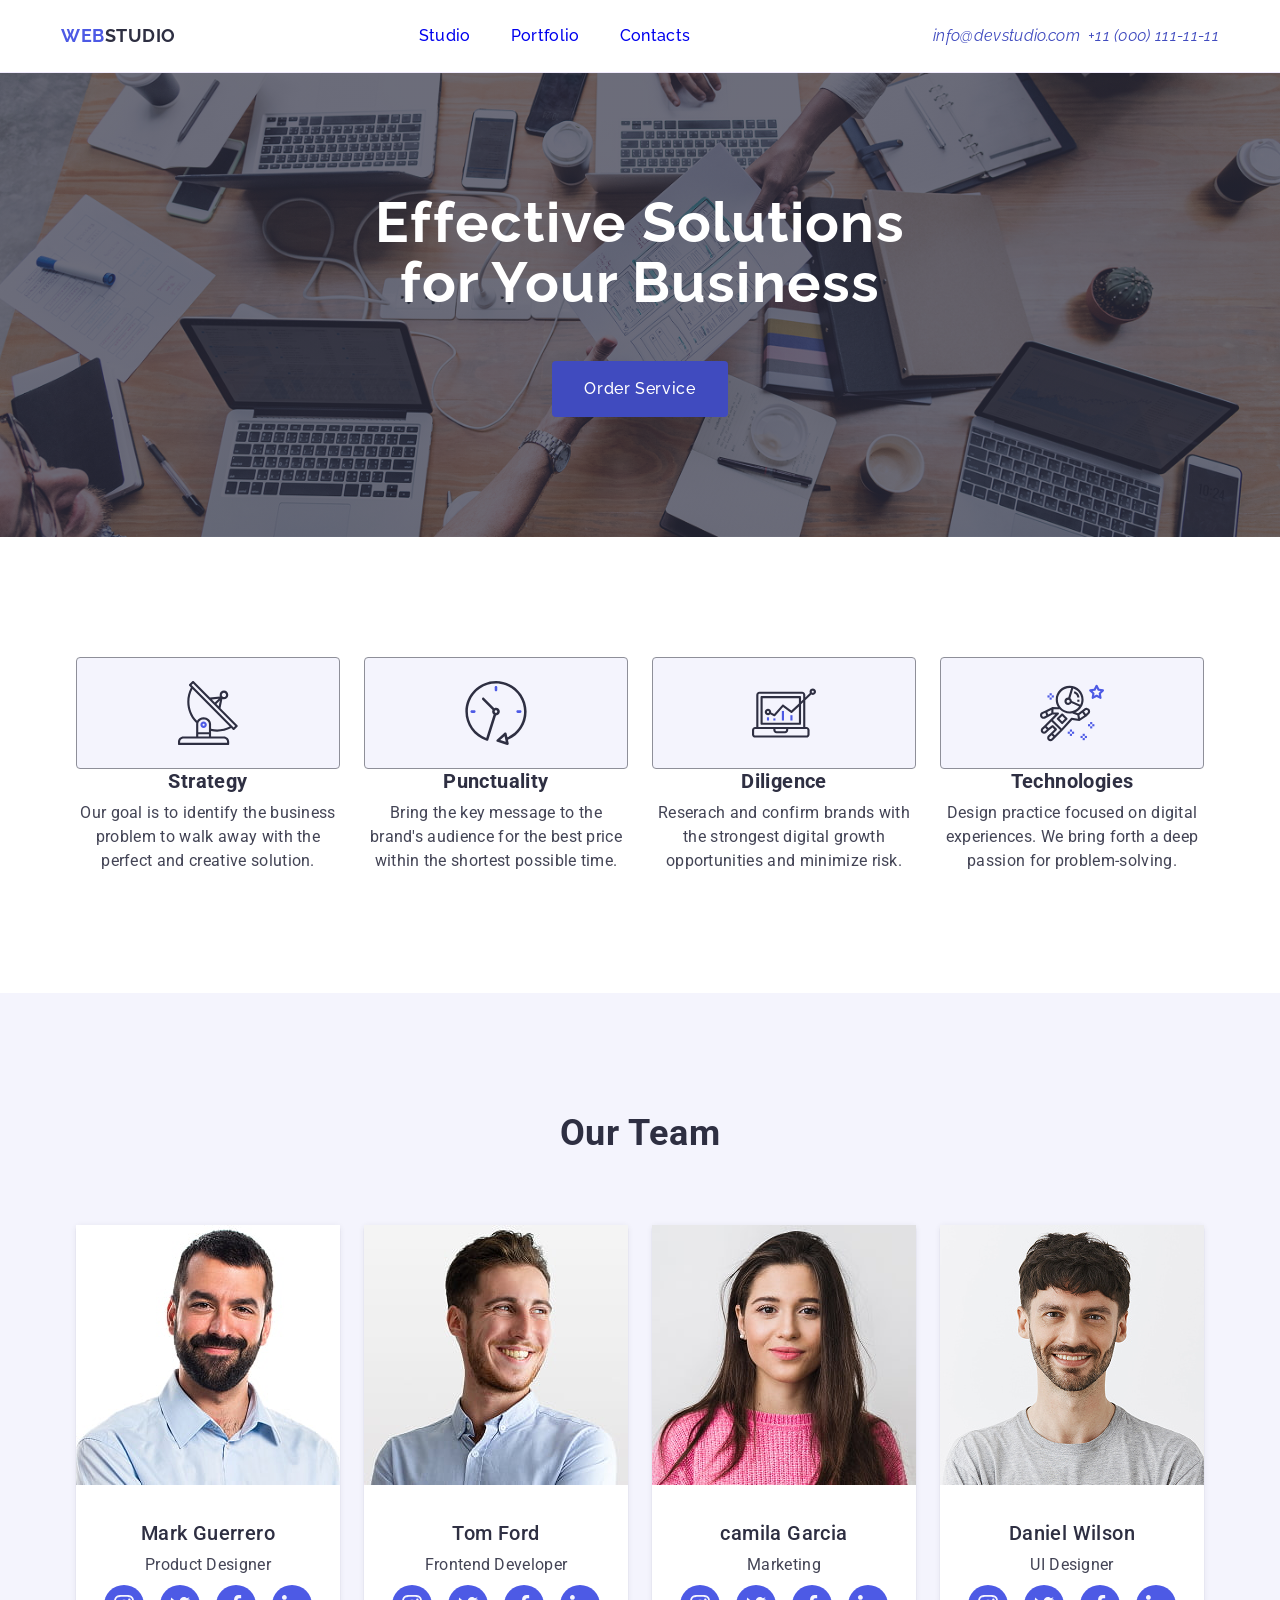
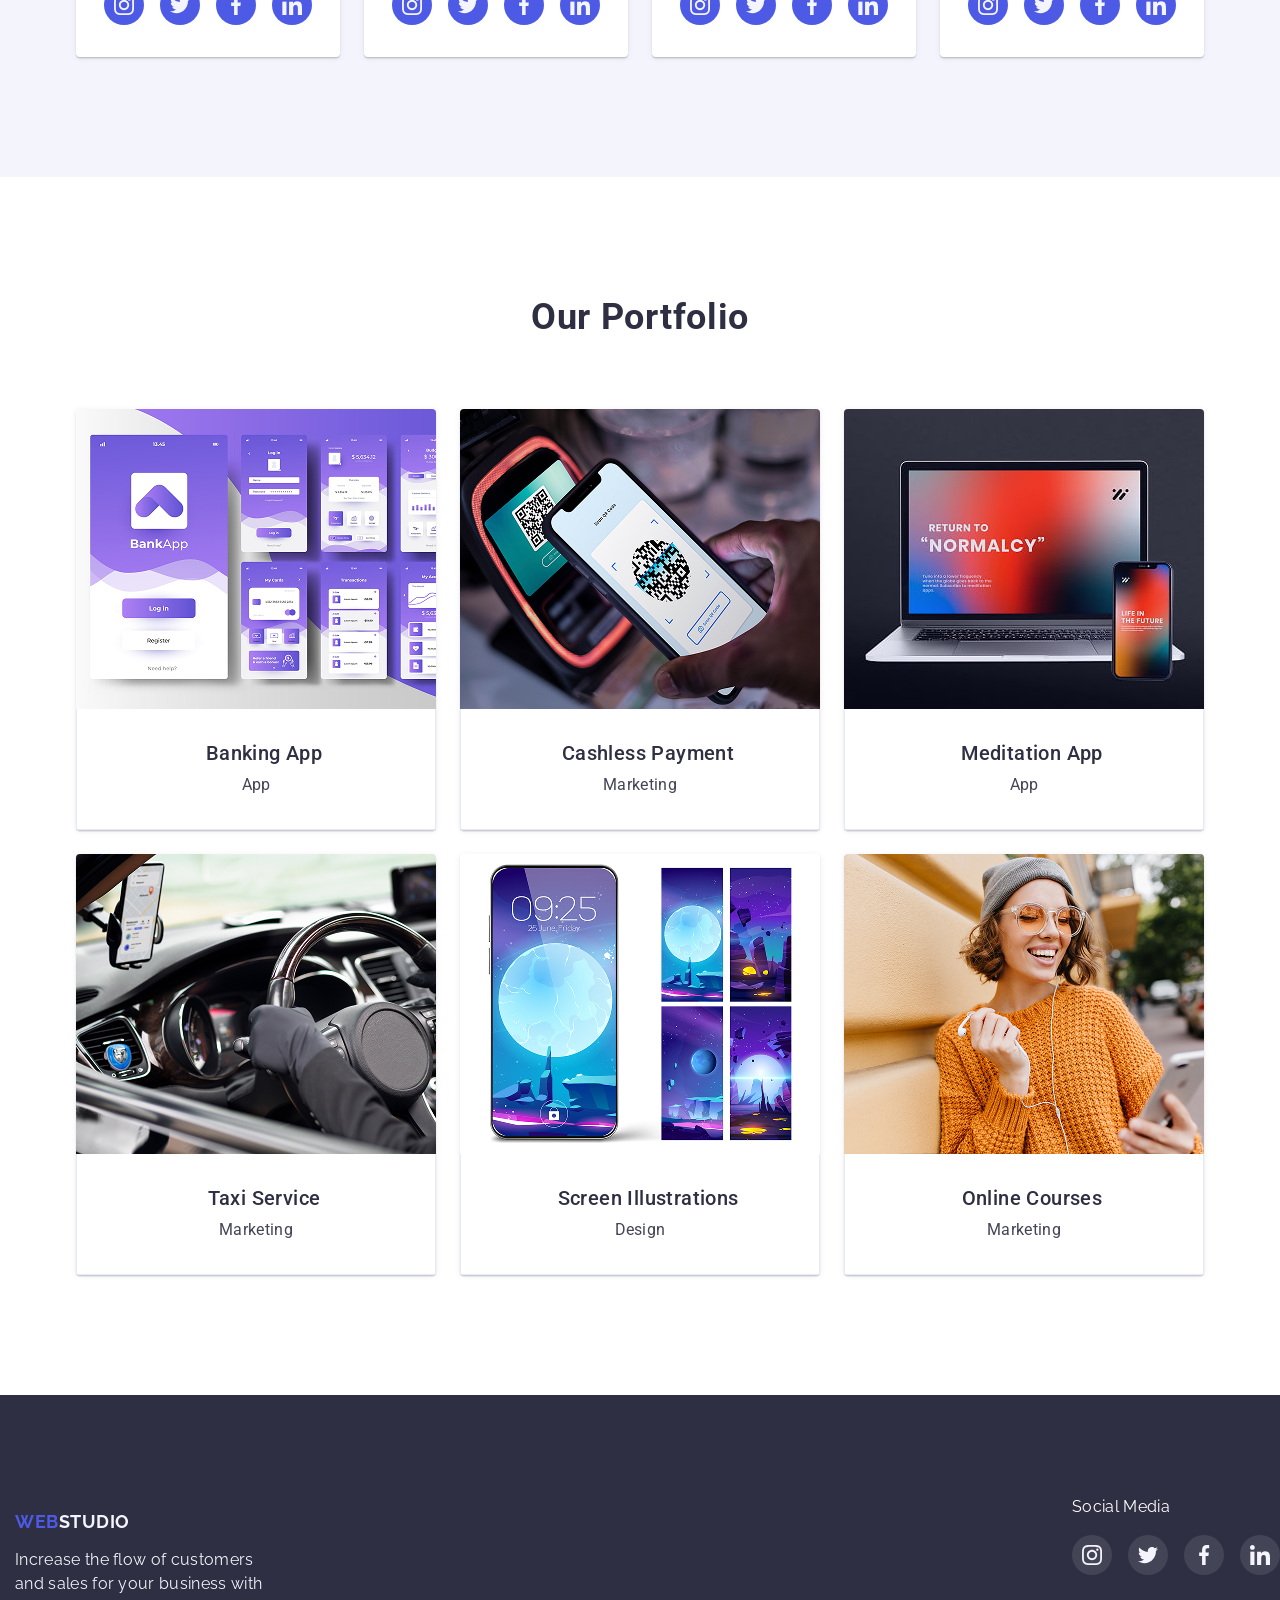
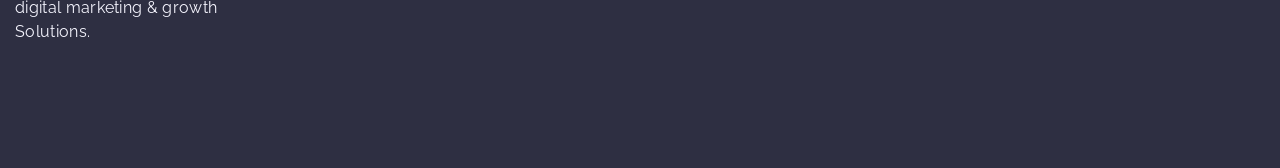
==== index.html @ 545b08a9 "odev gonderımı" ====
<!DOCTYPE html>
<html lang="en">
  <head>
    <meta charset="UTF-8" />
    <meta name="viewport" content="width=device-width, initial-scale=1.0" />
    <title>Webstudio</title>
    <link rel="preconnect" href="https://fonts.googleapis.com" />
    <link rel="preconnect" href="https://fonts.gstatic.com" crossorigin />
    <link
      href="https://fonts.googleapis.com/css2?family=Meow+Script&family=Oswald:wght@200..700&family=Poppins:ital,wght@0,100;0,200;0,300;0,400;0,500;0,600;0,700;0,800;0,900;1,100;1,200;1,300;1,400;1,500;1,600;1,700;1,800;1,900&family=Raleway:ital,wght@0,100..900;1,100..900&family=Roboto:ital,wght@0,100..900;1,100..900&family=Tangerine:wght@400;700&display=swap"
      rel="stylesheet"
    />
    <link
      rel="stylesheet"
      href="https://cdnjs.cloudflare.com/ajax/libs/modern-normalize/3.0.1/modern-normalize.min.css"
    />
    <link rel="stylesheet" href="css/styles.css" />
  </head>
  <body>
    <header class="page-header">
      <div class="container">
        <a href="#" class="logo">
          <span class="web">web</span><span class="studio">studio</span>
        </a>
        <nav class="navbar">
          <ul>
            <li><a href="studio">Studio</a></li>
            <li><a href="portfolio">Portfolio</a></li>
            <li><a href="contacts">Contacts</a></li>
          </ul>
        </nav>
        <address class="address">
          <a href="mailto:info@devstudio.com">info@devstudio.com</a>
          <a href="tel:+110001111111">+11 (000) 111-11-11</a>
        </address>
      </div>
    </header>
    <main>
      <section class="section section1">
        <div class="container">
          <h1 class="main-title">
            Effective Solutions <br />for Your Business
          </h1>
          <button class="button">Order Service</button>
        </div>
      </section>
      <section class="section section2">
        <div class="container">
          <ul>
            <li>
              <div class="icon-div">
                <svg class="icon icon-antennasvg">
                  <use xlink:href="./images/icons.svg#icon-antennasvg"></use>
                </svg>
              </div>
              <h3 class="header3">Strategy</h3>
              <p>
                Our goal is to identify the business problem to walk away with
                the perfect and creative solution.
              </p>
            </li>
            <li>
              <div class="icon-div">
                <svg class="icon icon-clocksvg">
                  <use xlink:href="./images/icons.svg#icon-clocksvg"></use>
                </svg>
              </div>
              <h3 class="header3">Punctuality</h3>
              <p>
                Bring the key message to the brand's audience for the best price
                within the shortest possible time.
              </p>
            </li>
            <li>
              <div class="icon-div">
                <svg class="icon icon-diyagramsvg">
                  <use xlink:href="./images/icons.svg#icon-diyagramsvg"></use>
                </svg>
              </div>
              <h3 class="header3">Diligence</h3>
              <p>
                Reserach and confirm brands with the strongest digital growth
                opportunities and minimize risk.
              </p>
            </li>
            <li>
              <div class="icon-div">
                <svg class="icon icon-astronautsvg">
                  <use xlink:href="./images/icons.svg#icon-astronautsvg"></use>
                </svg>
              </div>
              <h3 class="header3">Technologies</h3>
              <p>
                Design practice focused on digital experiences. We bring forth a
                deep passion for problem-solving.
              </p>
            </li>
          </ul>
        </div>
      </section>
      <section class="section section3">
        <div class="container">
          <h2 class="header2">Our Team</h2>
          <ul>
            <li>
              <img src="images/img3.jpg" alt="Mark Guerrero" />
              <h3>Mark Guerrero</h3>
              <p>Product Designer</p>
              <div class="sosyal-medya">
                <a href="#"
                  ><svg class="icon icon-instagramsvg">
                    <use
                      xlink:href="./images/icons.svg#icon-instagramsvg"
                    ></use>
                  </svg>
                </a>
                <a href="#">
                  <svg class="icon icon-twittersvg">
                    <use xlink:href="./images/icons.svg#icon-twittersvg"></use>
                  </svg>
                </a>
                <a href="#">
                  <svg class="icon icon-facebooksvg">
                    <use xlink:href="./images/icons.svg#icon-facebooksvg"></use>
                  </svg>
                </a>
                <a href="#">
                  <svg class="icon icon-linkedinsvg">
                    <use xlink:href="./images/icons.svg#icon-linkedinsvg"></use>
                  </svg>
                </a>
              </div>
            </li>
            <li>
              <img src="images/img2.jpg" alt="Tom Ford" />
              <h3>Tom Ford</h3>
              <p>Frontend Developer</p>
              <div class="sosyal-medya">
                <a href="#"
                  ><svg class="icon icon-instagramsvg">
                    <use
                      xlink:href="./images/icons.svg#icon-instagramsvg"
                    ></use>
                  </svg>
                </a>
                <a href="#">
                  <svg class="icon icon-twittersvg">
                    <use xlink:href="./images/icons.svg#icon-twittersvg"></use>
                  </svg>
                </a>
                <a href="#">
                  <svg class="icon icon-facebooksvg">
                    <use xlink:href="./images/icons.svg#icon-facebooksvg"></use>
                  </svg>
                </a>
                <a href="#">
                  <svg class="icon icon-linkedinsvg">
                    <use xlink:href="./images/icons.svg#icon-linkedinsvg"></use>
                  </svg>
                </a>
              </div>
            </li>
            <li>
              <img src="images/img1.jpg" alt="Camila Garcia" />
              <h3>camila Garcia</h3>
              <p>Marketing</p>
              <div class="sosyal-medya">
                <a href="#"
                  ><svg class="icon icon-instagramsvg">
                    <use
                      xlink:href="./images/icons.svg#icon-instagramsvg"
                    ></use>
                  </svg>
                </a>
                <a href="#">
                  <svg class="icon icon-twittersvg">
                    <use xlink:href="./images/icons.svg#icon-twittersvg"></use>
                  </svg>
                </a>
                <a href="#">
                  <svg class="icon icon-facebooksvg">
                    <use xlink:href="./images/icons.svg#icon-facebooksvg"></use>
                  </svg>
                </a>
                <a href="#">
                  <svg class="icon icon-linkedinsvg">
                    <use xlink:href="./images/icons.svg#icon-linkedinsvg"></use>
                  </svg>
                </a>
              </div>
            </li>
            <li>
              <img src="images/img4.jpg" alt="Daniel Wilson" />
              <h3>Daniel Wilson</h3>
              <p>UI Designer</p>
              <div class="sosyal-medya">
                <a href="#"
                  ><svg class="icon icon-instagramsvg">
                    <use
                      xlink:href="./images/icons.svg#icon-instagramsvg"
                    ></use>
                  </svg>
                </a>
                <a href="#">
                  <svg class="icon icon-twittersvg">
                    <use xlink:href="./images/icons.svg#icon-twittersvg"></use>
                  </svg>
                </a>
                <a href="#">
                  <svg class="icon icon-facebooksvg">
                    <use xlink:href="./images/icons.svg#icon-facebooksvg"></use>
                  </svg>
                </a>
                <a href="#">
                  <svg class="icon icon-linkedinsvg">
                    <use xlink:href="./images/icons.svg#icon-linkedinsvg"></use>
                  </svg>
                </a>
              </div>
            </li>
          </ul>
        </div>
      </section>
      <section class="section section4">
        <div class="container">
          <h2>Our Portfolio</h2>
          <ul>
            <li>
              <img src="images/img5.jpg" alt="Banking App" />
              <div class="card-content">
                <h3>Banking App</h3>
                <p>App</p>
              </div>
            </li>
            <li>
              <img src="images/img6.jpg" alt="Cashless Payment" />
              <div class="card-content">
                <h3>Cashless Payment</h3>
                <p>Marketing</p>
              </div>
            </li>
            <li>
              <img src="images/img7.jpg" alt="Meditation App" />
              <div class="card-content">
                <h3>Meditation App</h3>
                <p>App</p>
              </div>
            </li>
            <li>
              <img src="images/img10.jpg" alt="Taxi Service" />
              <div class="card-content">
                <h3>Taxi Service</h3>
                <p>Marketing</p>
              </div>
            </li>
            <li>
              <img src="images/img9.jpg" alt="Screen Illustrations" />
              <div class="card-content">
                <h3>Screen Illustrations</h3>
                <p>Design</p>
              </div>
            </li>
            <li>
              <img src="images/img8.jpg" alt="Online Courses" />
              <div class="card-content">
                <h3>Online Courses</h3>
                <p>Marketing</p>
              </div>
            </li>
          </ul>
        </div>
      </section>
    </main>
    <footer class="the-end">
      <div class="container">
        <a href="#" class="logo">
          <span class="web">Web</span><span class="studio">Studio</span>
        </a>
        <p>
          Increase the flow of customers and sales for your business with
          digital marketing & growth Solutions.
        </p>
      </div>
      <div class="footer-social">
        <p>Social Media</p>
        <div class="footer-icons">
          <a href="#">
            <svg class="icon icon-instagramsvg">
              <use xlink:href="./images/icons.svg#icon-instagramsvg"></use>
            </svg>
          </a>
          <a href="#">
            <svg class="icon icon-twittersvg">
              <use xlink:href="./images/icons.svg#icon-twittersvg"></use>
            </svg>
          </a>
          <a href="#">
            <svg class="icon icon-facebooksvg">
              <use xlink:href="./images/icons.svg#icon-facebooksvg"></use>
            </svg>
          </a>
          <a href="#">
            <svg class="icon icon-linkedinsvg">
              <use xlink:href="./images/icons.svg#icon-linkedinsvg"></use>
            </svg>
          </a>
        </div>
      </div>
    </footer>
  </body>
</html>
---- css/styles.css ----
body {
  font-family: "Roboto", sans-serif;
  color: #4a4a4a;
}

/*line-height özelliği bir çarpan olarak belirtilmiştir.*/
.web {
  font-family: "Raleway", sans-serif;
  font-weight: 700;
  font-size: 18px;
  line-height: 1.167;
  letter-spacing: 0.54px;
  color: #4d5ae5;
}

.studio {
  font-family: "Raleway", sans-serif;
  font-weight: 700;
  font-size: 18px;
  line-height: 1.167;
  letter-spacing: 0.54px;
  color: #2e2f42;
}

h1,
h2,
h3,
h4,
h5,
h6,
p,
ul {
  margin: 0;
  padding: 0;
}
.container {
  width: 1158px;
  margin: 0 auto;
  padding: 0 15px;
}
.page-header {
  border-bottom: 1px solid #efe9fc;
}

.page-header .container {
  display: flex;
  justify-content: space-between;
  align-items: center;
  padding: 24px 0;
}

.logo {
  text-decoration: none;
  text-transform: uppercase;
}
.navbar ul li a {
  text-decoration: none;
}
.navbar ul {
  display: flex;
  gap: 40px;
}
.navbar ul li a:hover {
  color: #2e2f42;
}
.navbar ul li {
  font-family: "Raleway", sans-serif;
  font-weight: 500;
  font-size: 16px;
  line-height: 1.5;
  letter-spacing: 0.32px;
  color: #404bbf;
  list-style: none;
  text-decoration: none;
  display: flex;
  gap: 40px;
}
.address {
  display: flex;

  gap: 8px;
}
.address a {
  font-family: "Raleway", sans-serif;
  font-size: 16px;
  line-height: 1.5;
  letter-spacing: 0.32px;
  color: #404bbf;
  text-decoration: none;
}
.address a:hover {
  color: #434455;
}
.main-title {
  margin: 0 auto 48px;
  font-family: "Raleway", sans-serif;
  font-weight: 700;
  font-size: 56px;
  line-height: 1.071;
  letter-spacing: 1.12px;
  color: #ffffff;
  text-align: center;
}
.button {
  cursor: pointer;
  font-family: "Raleway", sans-serif;
  font-weight: 500;
  font-size: 16px;
  line-height: 1.5;
  letter-spacing: 0.64px;
  color: #ffffff;
  background-color: #404bbf;
  border: none;
  padding: 16px 32px;
  border-radius: 4px;
}
.button :hover {
  color: #4d5ae5;
}

.section {
  padding-top: 120px;
  padding-bottom: 120px;
}

.section1 {
  background-image: linear-gradient(
      rgba(46, 47, 66, 0.7),
      rgba(46, 47, 66, 0.7)
    ),
    url(../images/people-office1.jpg);
  background-size: cover;
  background-position: center;
  padding: 120px 0;
  text-align: center;
  color: #ffffff;
}

.section1 .main-title {
  font-size: 56px;
  margin-bottom: 48px;
}
.header3 {
  font-size: 20px;
  line-height: 1.2;
  letter-spacing: 0.4px;
  color: #2e2f42;
  margin-bottom: 8px;
}

.section2 div svg {
  width: 64px;
  height: 64px;
}

.icon-div {
  border: 1px solid #8e8f99;
  display: flex;
  width: 264px;
  height: 112px;
  border-radius: 4px;
  background-color: #f4f4fd;
  justify-content: center;
  align-items: center;
  gap: 24px;
}

.section2 ul li {
  list-style: none;
  text-align: center;
}
.section2 ul {
  display: flex;
  gap: 24px;
}

.section2 li {
  width: calc((100%-72px) / 4);
}
.section2 p {
  font-size: 16px;
  line-height: 1.5;
  letter-spacing: 0.32px;
  color: #434455;
}

.header2 {
  font-weight: 700;
  font-size: 36px;
  line-height: 1.111;
  letter-spacing: 0.72px;
  text-align: center;
  color: #2e2f42;
  margin-bottom: 72px;
}
.section3 ul li {
  list-style: none;
  background-color: #ffffff;
  border-radius: 4px;
  padding-bottom: 32px;
  box-shadow: 0px 1px 6px rgba(46, 47, 66, 0.08),
    0px 1px 1px rgba(46, 47, 66, 0.16), 0px 2px 1px rgba(46, 47, 66, 0.08);
}
.section3 ul {
  display: flex;
  gap: 24px;
  justify-content: center;
}
.section3 li {
  border-radius: 4px;
  padding-bottom: 32px;
  box-shadow: 0px 1px 6px rgba(46, 47, 66, 0.88);
}
.section3 ul li img {
  width: 264px;
  height: 260px;
  margin-bottom: 32px;
}

.section3 ul li h3 {
  font-weight: 500;
  font-size: 20px;
  line-height: 1.2;
  letter-spacing: 0.4px;
  text-align: center;
  color: #2e2f42;
  margin-bottom: 8px;
}
.section3 ul li p {
  font-size: 16px;
  line-height: 1.5;
  letter-spacing: 0.32px;
  text-align: center;
  color: #434455;
}

.sosyal-medya {
  display: flex;
  gap: 24px;
  justify-content: center;
  gap: 16px;
  margin-top: 8px;
}

.sosyal-medya a {
  width: 40px;
  height: 40px;
  background-color: #4d5ae5;
  display: flex;
  align-items: center;
  justify-content: center;
  border-radius: 50%;
}
.sosyal-medya a svg {
  width: 20px;
  height: 20px;
  fill: #ffffff;
}
.section3 {
  text-align: center;
  background-color: #f4f4fd;
}

.section4 h2 {
  font-weight: 700;
  font-size: 36px;
  line-height: 1.111;
  letter-spacing: 0.72px;
  text-align: center;
  color: #2e2f42;
  text-align: center;
  margin-bottom: 72px;
}

.section4 ul li {
  list-style: none;
  text-align: center;
}
.section4 ul {
  display: flex;
  flex-wrap: wrap;
  gap: 24px;
  margin: 0;
  padding: 0;
  justify-content: center;
}
.section4 li {
  flex: 1 1 calc((100%-48px) / 3);
  overflow: hidden;
  border-radius: 4px;
  transition: transform 0.3s ease;

  box-sizing: border-box;
  position: relative;
  box-shadow: 0px 1px 6px rgba(46, 47, 66, 0.08),
    0px 1px 1px rgba(46, 47, 66, 0.16), 0px 2px 1px rgba(46, 47, 66, 0.08);
}

.section4 li:hover {
  transform: translateY(-4px);
}

.section4 ul li img {
  width: 360px;
  height: 300px;
  display: block;
  transition: transform 0.3s ease;
}

.section4 li:hover img {
  transform: scale(1.05);
}

.section4 .card-content {
  border: 1px solid #e7e9fc;
  border-top: none;
  padding: 32px;
}

.section4 ul li h3 {
  font-weight: 500;
  font-size: 20px;
  line-height: 1.2;
  letter-spacing: 0.4px;
  color: #2e2f42;
  margin-bottom: 8px;
  margin-left: 16px;
}

.section4 ul li p {
  font-size: 16px;
  line-height: 1.5;
  letter-spacing: 0.32px;
  color: #434455;
  margin: 0;
}

.the-end {
  width: 100%;
  background-color: #2e2f42;
  padding: 100px 0;
  display: flex;
  justify-content: space-between;
  align-items: flex-start;
  gap: 120px;
  color: #ffffff;
}

.the-end a .studio {
  font-family: "Raleway", sans-serif;
  font-weight: 700;
  font-size: 18px;
  line-height: 1.167;
  letter-spacing: 0.54px;
  color: #f4f4fd;
  text-transform: uppercase;
  display: inline-block;
  margin: 16px 0;
}

.the-end p {
  font-family: "Raleway", sans-serif;
  font-size: 16px;
  line-height: 1.5;
  letter-spacing: 0.32px;
  color: #f4f4fd;
  max-width: 264px;
  margin-bottom: 24px;
}

.footer-social {
  display: flex;
  flex-direction: column;
  gap: 16px;
}

.footer-social p {
  margin: 0;
  color: #ffffff;
}

.footer-icons {
  display: flex;
  gap: 16px;
}

.footer-icons a {
  width: 40px;
  height: 40px;
  background-color: rgba(255, 255, 255, 0.1);
  border-radius: 50%;
  display: flex;
  justify-content: center;
  align-items: center;
  transition: background-color 0.3s ease;
}

.footer-icons a:hover {
  background-color: #4d5ae5;
}

.footer-icons svg {
  width: 20px;
  height: 20px;
  fill: #f4f4fd;
}
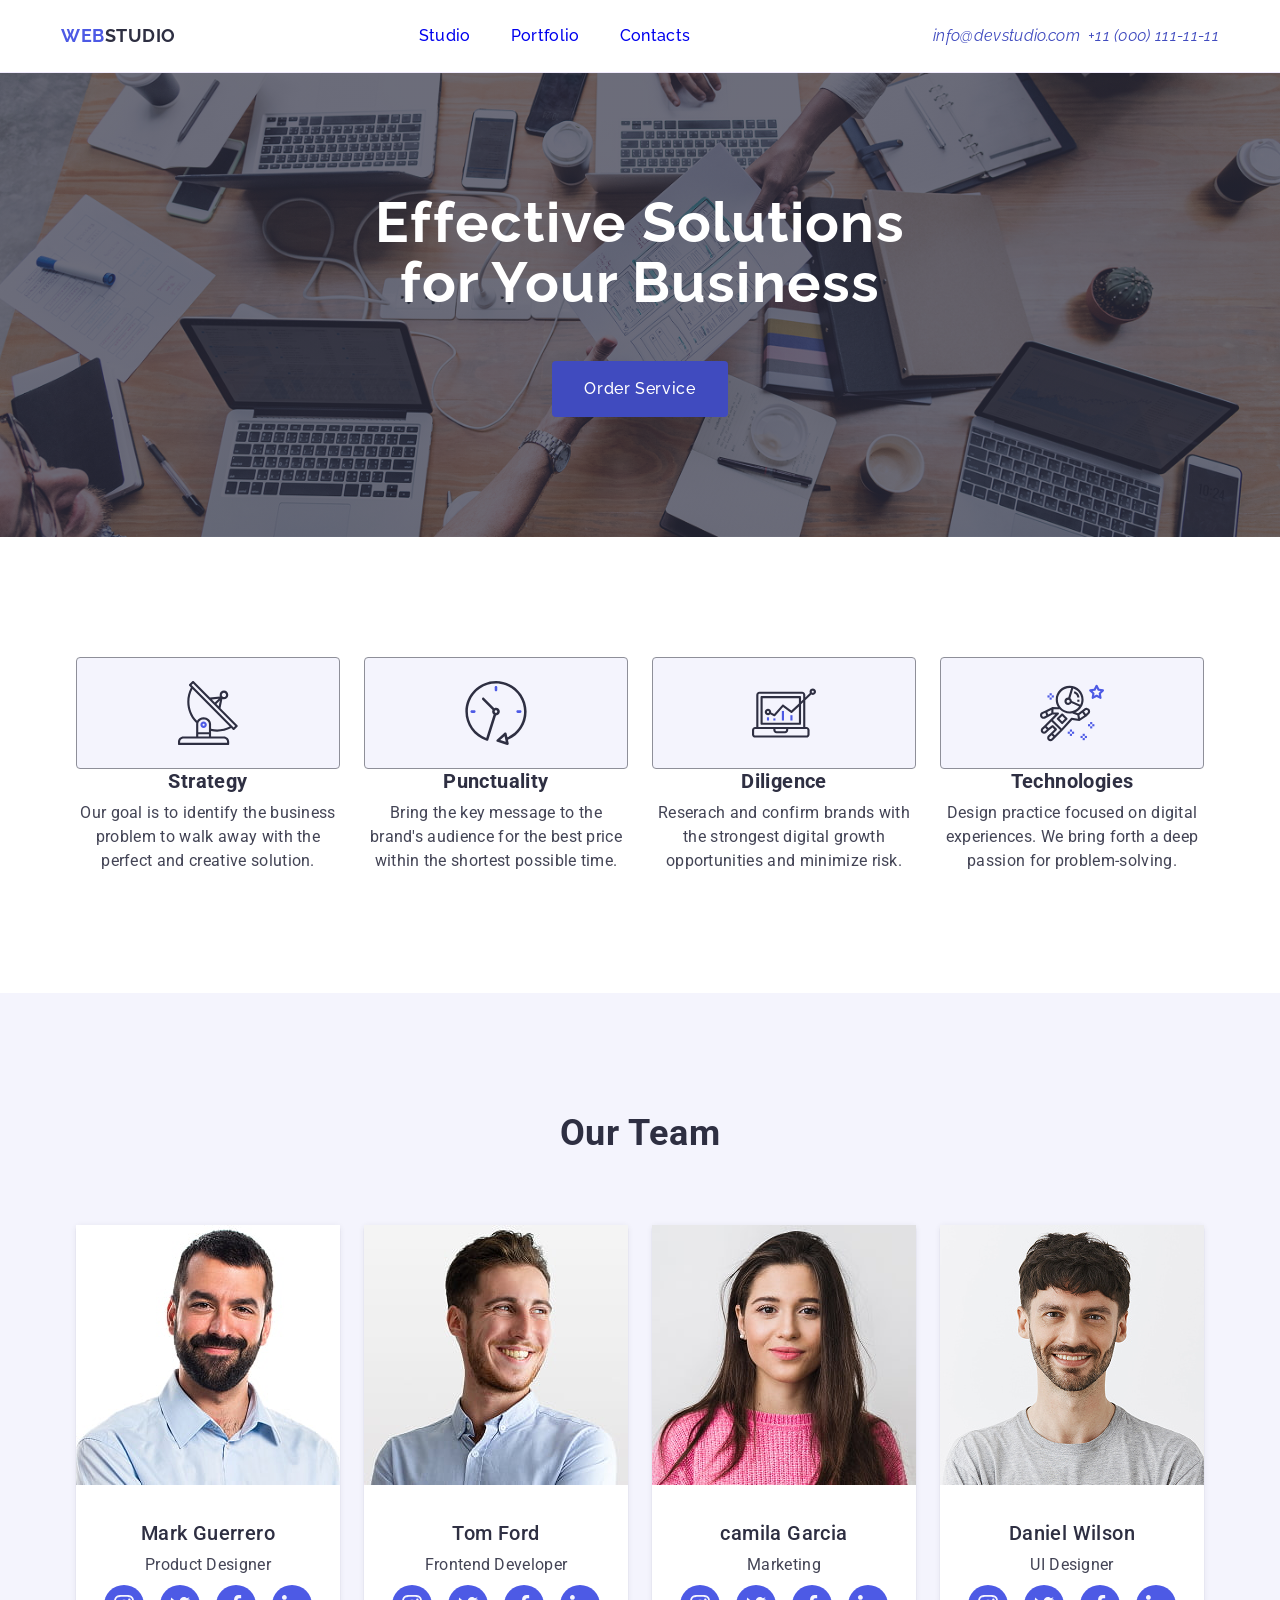
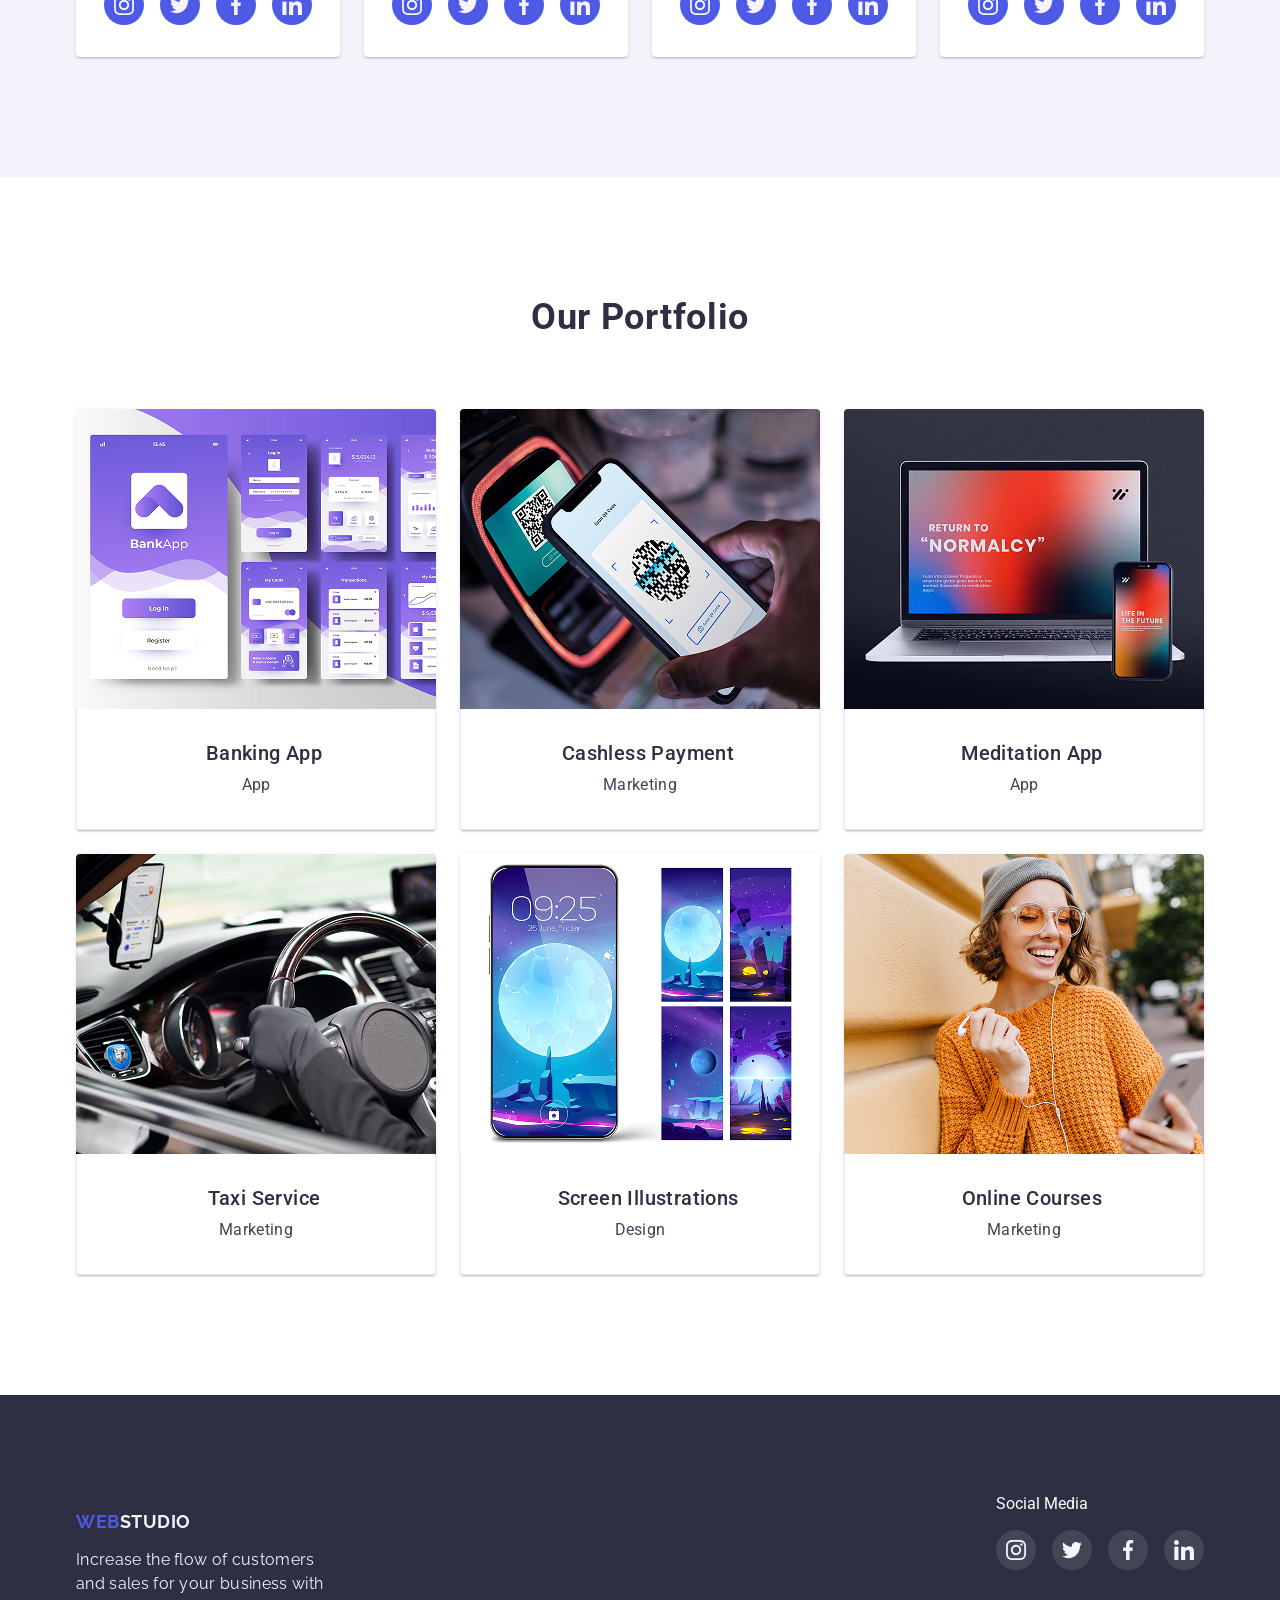
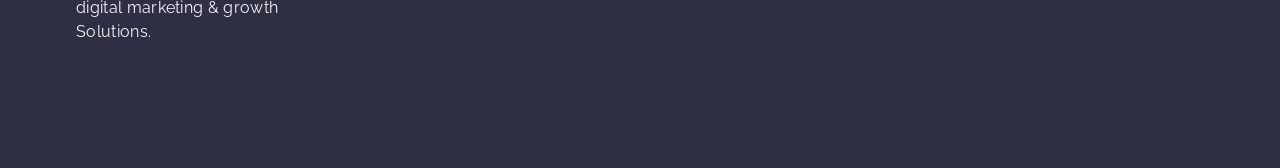
==== commit c8ebb47f: "odev gonderımı" ====
--- a/index.html
+++ b/index.html
@@ -226,42 +226,96 @@
           <h2>Our Portfolio</h2>
           <ul>
             <li>
-              <img src="images/img5.jpg" alt="Banking App" />
+              <div class="img-container">
+                <img src="images/img5.jpg" alt="Banking App" />
+              </div>
+              <div class="overlay">
+                <p>
+                  14 Stylish and User-Friendly App Design Concepts · Task
+                  Manager App · Calorie Tracker App · Exotic Fruit Ecommerce App
+                  · Cloud Storage App
+                </p>
+              </div>
               <div class="card-content">
                 <h3>Banking App</h3>
                 <p>App</p>
               </div>
             </li>
             <li>
-              <img src="images/img6.jpg" alt="Cashless Payment" />
+              <div class="img-container">
+                <img src="images/img6.jpg" alt="Cashless Payment" />
+              </div>
+              <div class="overlay">
+                <p>
+                  14 Stylish and User-Friendly App Design Concepts · Task
+                  Manager App · Calorie Tracker App · Exotic Fruit Ecommerce App
+                  · Cloud Storage App
+                </p>
+              </div>
               <div class="card-content">
                 <h3>Cashless Payment</h3>
                 <p>Marketing</p>
               </div>
             </li>
             <li>
-              <img src="images/img7.jpg" alt="Meditation App" />
+              <div class="img-container">
+                <img src="images/img7.jpg" alt="Meditation App" />
+              </div>
+              <div class="overlay">
+                <p>
+                  14 Stylish and User-Friendly App Design Concepts · Task
+                  Manager App · Calorie Tracker App · Exotic Fruit Ecommerce App
+                  · Cloud Storage App
+                </p>
+              </div>
               <div class="card-content">
                 <h3>Meditation App</h3>
                 <p>App</p>
               </div>
             </li>
             <li>
-              <img src="images/img10.jpg" alt="Taxi Service" />
+              <div class="img-container">
+                <img src="images/img10.jpg" alt="Taxi Service" />
+              </div>
+              <div class="overlay">
+                <p>
+                  14 Stylish and User-Friendly App Design Concepts · Task
+                  Manager App · Calorie Tracker App · Exotic Fruit Ecommerce App
+                  · Cloud Storage App
+                </p>
+              </div>
               <div class="card-content">
                 <h3>Taxi Service</h3>
                 <p>Marketing</p>
               </div>
             </li>
             <li>
-              <img src="images/img9.jpg" alt="Screen Illustrations" />
+              <div class="img-container">
+                <img src="images/img9.jpg" alt="Screen Illustrations" />
+              </div>
+              <div class="overlay">
+                <p>
+                  14 Stylish and User-Friendly App Design Concepts · Task
+                  Manager App · Calorie Tracker App · Exotic Fruit Ecommerce App
+                  · Cloud Storage App
+                </p>
+              </div>
               <div class="card-content">
                 <h3>Screen Illustrations</h3>
                 <p>Design</p>
               </div>
             </li>
             <li>
-              <img src="images/img8.jpg" alt="Online Courses" />
+              <div class="img-container">
+                <img src="images/img8.jpg" alt="Online Courses" />
+              </div>
+              <div class="overlay">
+                <p>
+                  14 Stylish and User-Friendly App Design Concepts · Task
+                  Manager App · Calorie Tracker App · Exotic Fruit Ecommerce App
+                  · Cloud Storage App
+                </p>
+              </div>
               <div class="card-content">
                 <h3>Online Courses</h3>
                 <p>Marketing</p>
@@ -273,37 +327,39 @@
     </main>
     <footer class="the-end">
       <div class="container">
-        <a href="#" class="logo">
-          <span class="web">Web</span><span class="studio">Studio</span>
-        </a>
-        <p>
-          Increase the flow of customers and sales for your business with
-          digital marketing & growth Solutions.
-        </p>
-      </div>
-      <div class="footer-social">
-        <p>Social Media</p>
-        <div class="footer-icons">
-          <a href="#">
-            <svg class="icon icon-instagramsvg">
-              <use xlink:href="./images/icons.svg#icon-instagramsvg"></use>
-            </svg>
+        <div class="footer-left">
+          <a href="#" class="logo">
+            <span class="web">Web</span><span class="studio">Studio</span>
           </a>
-          <a href="#">
-            <svg class="icon icon-twittersvg">
-              <use xlink:href="./images/icons.svg#icon-twittersvg"></use>
-            </svg>
-          </a>
-          <a href="#">
-            <svg class="icon icon-facebooksvg">
-              <use xlink:href="./images/icons.svg#icon-facebooksvg"></use>
-            </svg>
-          </a>
-          <a href="#">
-            <svg class="icon icon-linkedinsvg">
-              <use xlink:href="./images/icons.svg#icon-linkedinsvg"></use>
-            </svg>
-          </a>
+          <p>
+            Increase the flow of customers and sales for your business with
+            digital marketing & growth Solutions.
+          </p>
+        </div>
+        <div class="footer-social">
+          <p>Social Media</p>
+          <div class="footer-icons">
+            <a href="#">
+              <svg class="icon icon-instagramsvg">
+                <use xlink:href="./images/icons.svg#icon-instagramsvg"></use>
+              </svg>
+            </a>
+            <a href="#">
+              <svg class="icon icon-twittersvg">
+                <use xlink:href="./images/icons.svg#icon-twittersvg"></use>
+              </svg>
+            </a>
+            <a href="#">
+              <svg class="icon icon-facebooksvg">
+                <use xlink:href="./images/icons.svg#icon-facebooksvg"></use>
+              </svg>
+            </a>
+            <a href="#">
+              <svg class="icon icon-linkedinsvg">
+                <use xlink:href="./images/icons.svg#icon-linkedinsvg"></use>
+              </svg>
+            </a>
+          </div>
         </div>
       </div>
     </footer>
--- a/css/styles.css
+++ b/css/styles.css
@@ -296,17 +296,68 @@
     0px 1px 1px rgba(46, 47, 66, 0.16), 0px 2px 1px rgba(46, 47, 66, 0.08);
 }
 
+.section4 .overlay {
+  position: absolute;
+  top: 0;
+  left: 0;
+  width: 100%;
+  height: 100%;
+  background: rgba(77, 90, 229, 0.7);
+  color: #ffffff;
+  display: flex;
+  justify-content: center;
+  align-items: center;
+  padding: 40px 32px;
+  text-align: left;
+  font-size: 16px;
+  line-height: 1.5;
+  letter-spacing: 0.32;
+  opacity: 0;
+  transform: translateY(100%);
+  transition: all 0.3s ease;
+}
+
+.section4 li:hover .overlay {
+  opacity: 1;
+  transform: translateY(0);
+}
+
+.card-content h3,
+.card-content p {
+  margin: 0;
+  position: relative;
+}
+
 .section4 li:hover {
   transform: translateY(-4px);
 }
 
-.section4 ul li img {
-  width: 360px;
-  height: 300px;
+.img-container img {
   display: block;
+  width: 100%;
+  height: auto;
   transition: transform 0.3s ease;
 }
 
+.img-container {
+  position: relative;
+  overflow: hidden;
+}
+
+.img-container .overlay {
+  position: absolute;
+  top: 0;
+  left: 0;
+  width: 100%;
+  height: 100%;
+  background-color: rgba(0, 123, 255, 0.4);
+  opacity: 1;
+  transition: opacity 0.3s ease;
+}
+
+.img-container:hover .overlay {
+  opacity: 1;
+}
 .section4 li:hover img {
   transform: scale(1.05);
 }
@@ -339,14 +390,18 @@
   width: 100%;
   background-color: #2e2f42;
   padding: 100px 0;
+
+  color: #ffffff;
+}
+
+.the-end .container {
   display: flex;
   justify-content: space-between;
   align-items: flex-start;
   gap: 120px;
-  color: #ffffff;
-}
-
-.the-end a .studio {
+}
+
+.footer-left a .studio {
   font-family: "Raleway", sans-serif;
   font-weight: 700;
   font-size: 18px;
@@ -358,7 +413,7 @@
   margin: 16px 0;
 }
 
-.the-end p {
+.footer-left p {
   font-family: "Raleway", sans-serif;
   font-size: 16px;
   line-height: 1.5;
@@ -376,6 +431,7 @@
 
 .footer-social p {
   margin: 0;
+  font-size: 16px;
   color: #ffffff;
 }
 
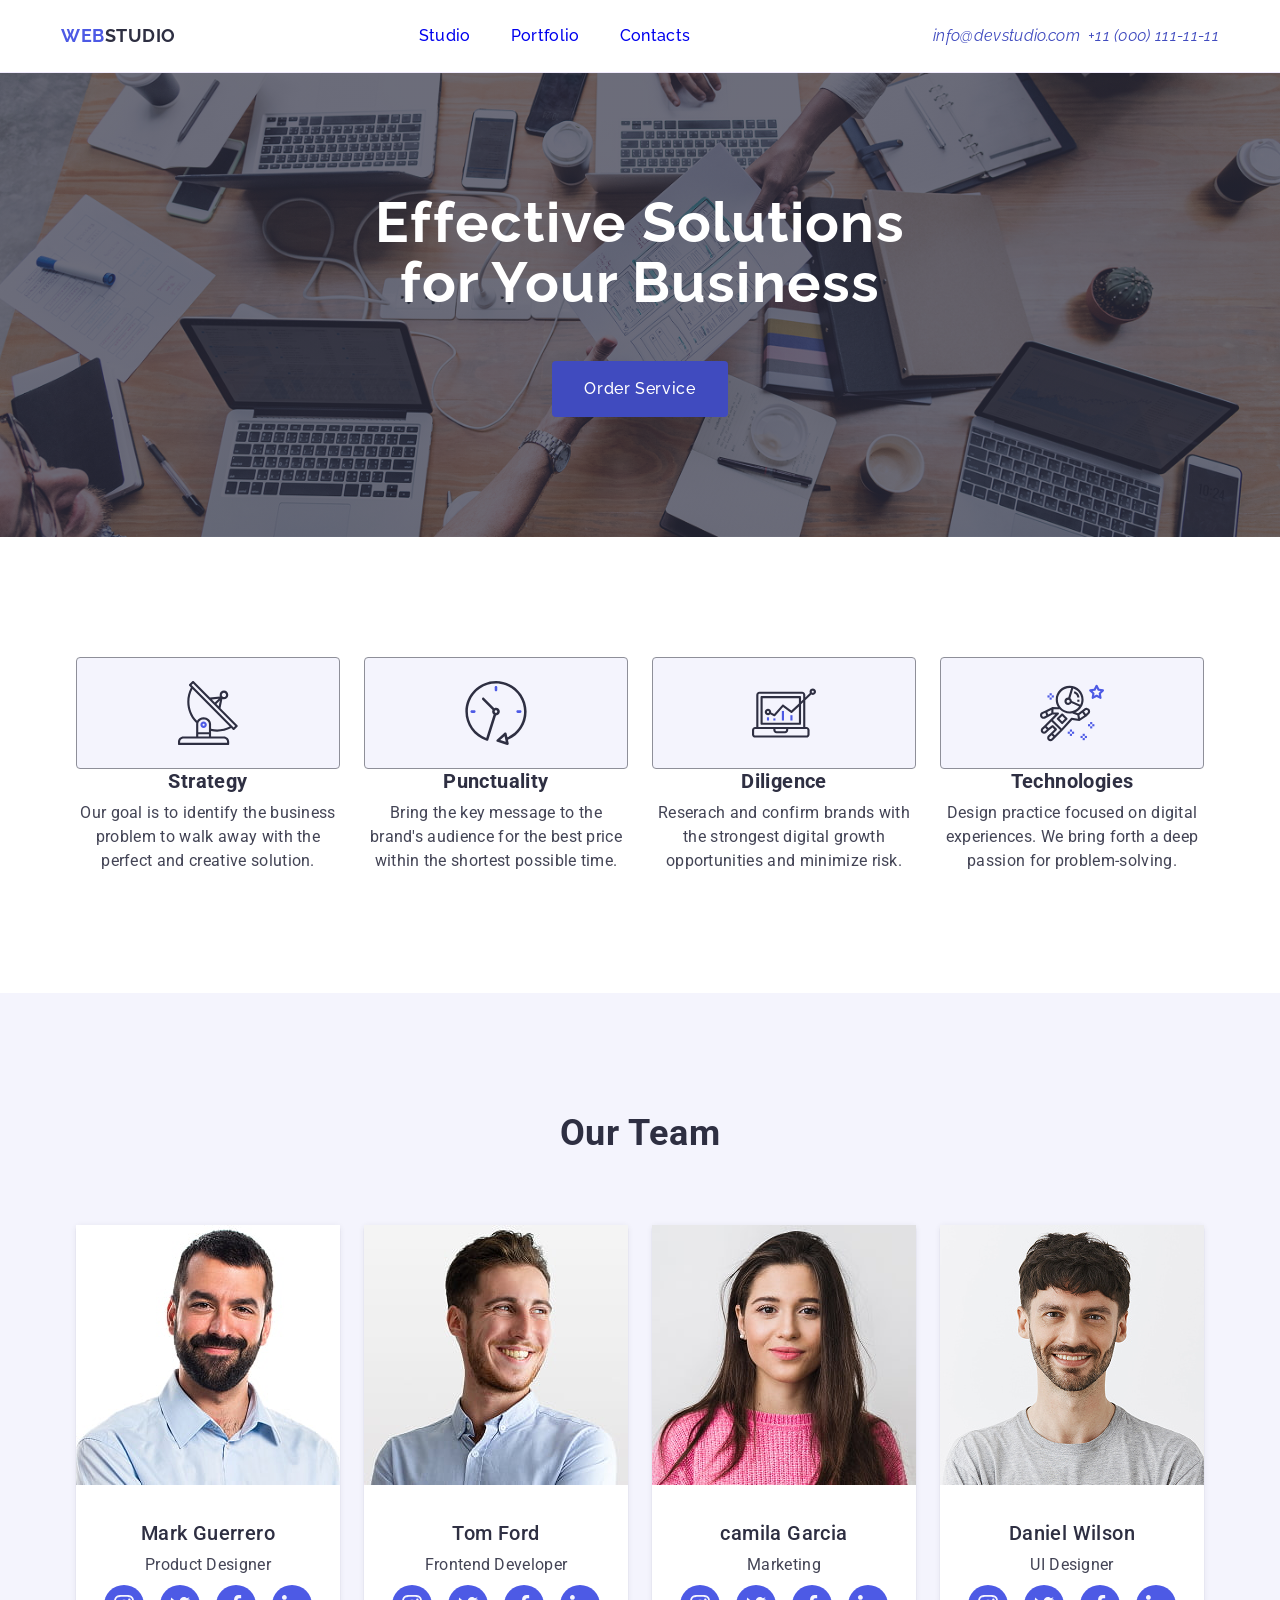
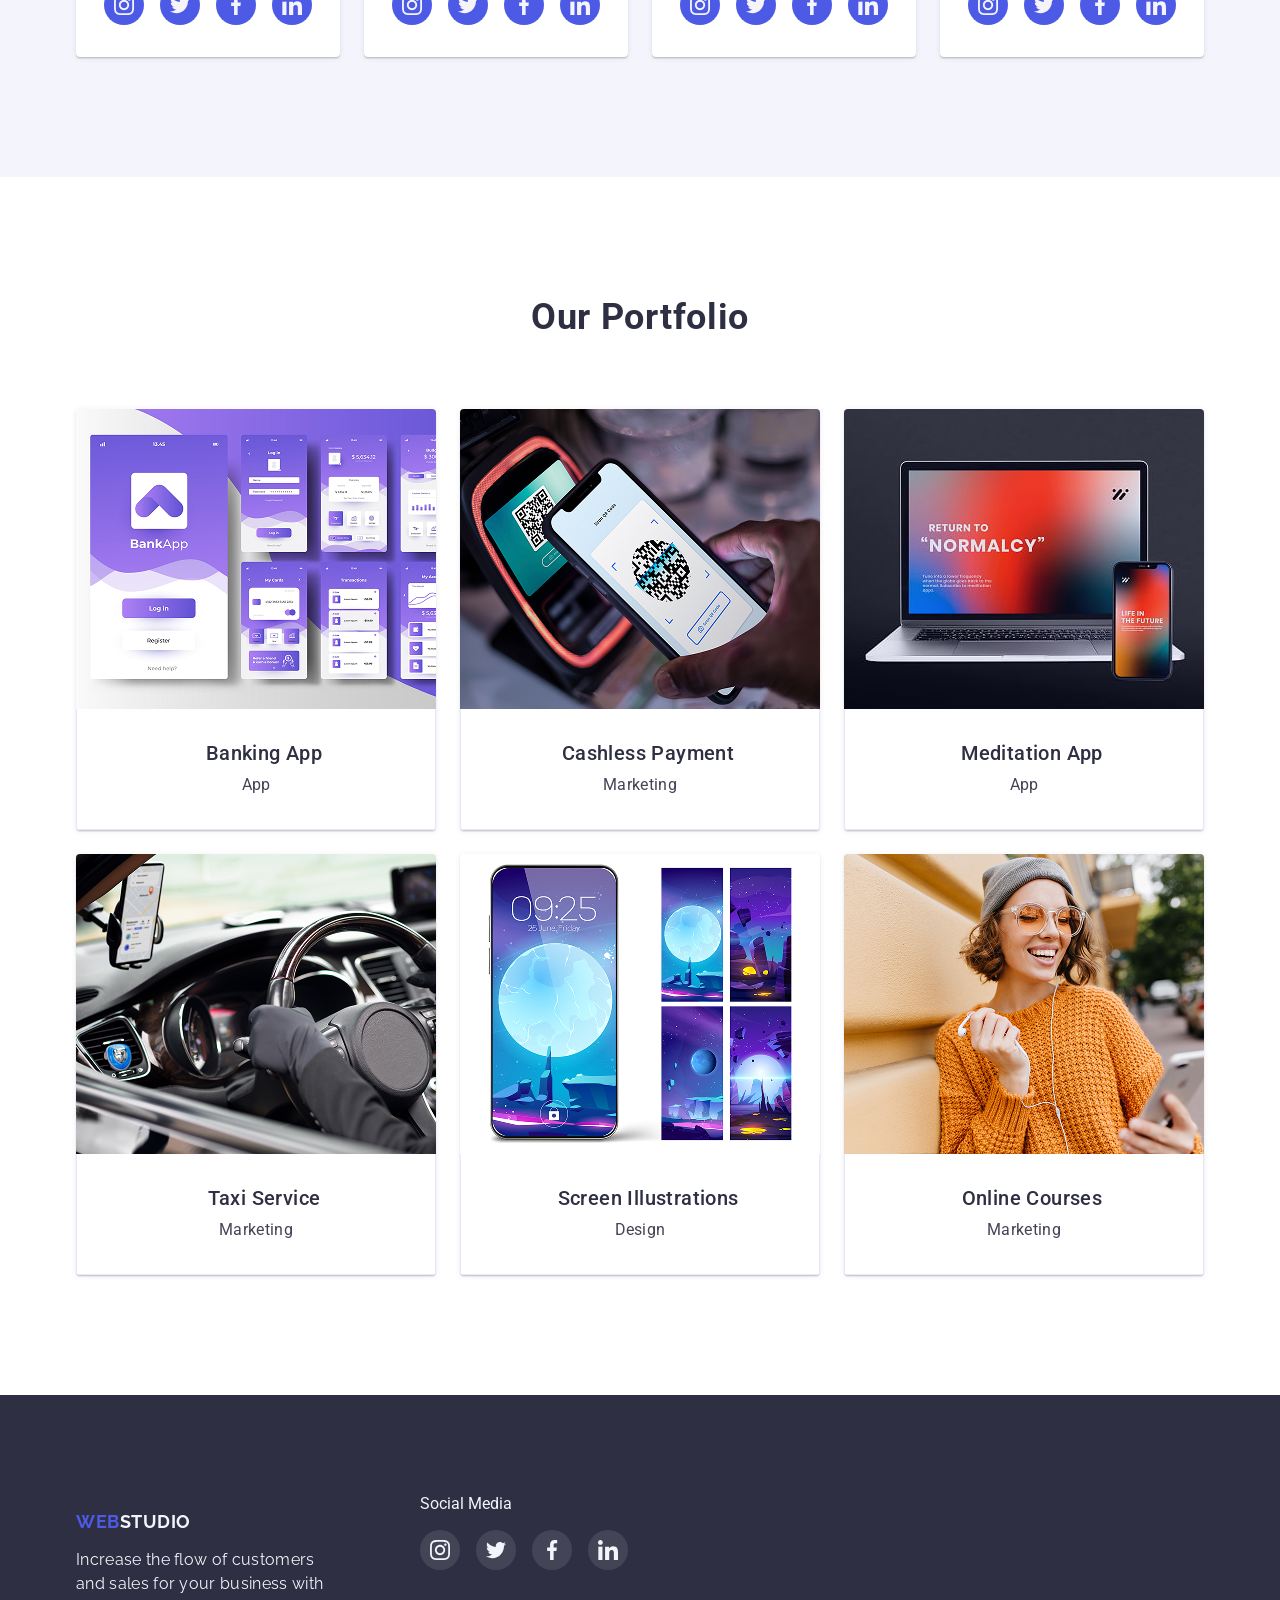
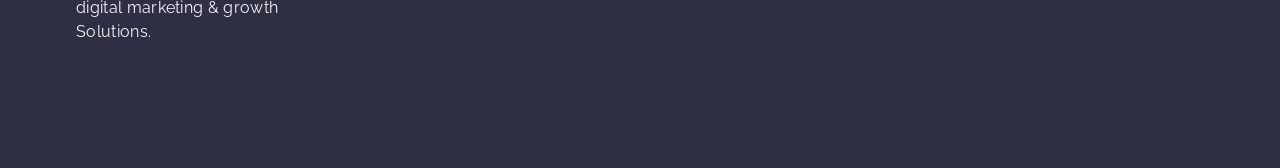
==== commit 8f14de76: "odev gonderımı" ====
--- a/index.html
+++ b/index.html
@@ -228,14 +228,15 @@
             <li>
               <div class="img-container">
                 <img src="images/img5.jpg" alt="Banking App" />
-              </div>
-              <div class="overlay">
-                <p>
-                  14 Stylish and User-Friendly App Design Concepts · Task
-                  Manager App · Calorie Tracker App · Exotic Fruit Ecommerce App
-                  · Cloud Storage App
-                </p>
-              </div>
+                <div class="overlay">
+                  <p>
+                    14 Stylish and User-Friendly App Design Concepts · Task
+                    Manager App · Calorie Tracker App · Exotic Fruit Ecommerce
+                    App · Cloud Storage App
+                  </p>
+                </div>
+              </div>
+
               <div class="card-content">
                 <h3>Banking App</h3>
                 <p>App</p>
@@ -244,14 +245,15 @@
             <li>
               <div class="img-container">
                 <img src="images/img6.jpg" alt="Cashless Payment" />
-              </div>
-              <div class="overlay">
-                <p>
-                  14 Stylish and User-Friendly App Design Concepts · Task
-                  Manager App · Calorie Tracker App · Exotic Fruit Ecommerce App
-                  · Cloud Storage App
-                </p>
-              </div>
+                <div class="overlay">
+                  <p>
+                    14 Stylish and User-Friendly App Design Concepts · Task
+                    Manager App · Calorie Tracker App · Exotic Fruit Ecommerce
+                    App · Cloud Storage App
+                  </p>
+                </div>
+              </div>
+
               <div class="card-content">
                 <h3>Cashless Payment</h3>
                 <p>Marketing</p>
@@ -260,14 +262,15 @@
             <li>
               <div class="img-container">
                 <img src="images/img7.jpg" alt="Meditation App" />
-              </div>
-              <div class="overlay">
-                <p>
-                  14 Stylish and User-Friendly App Design Concepts · Task
-                  Manager App · Calorie Tracker App · Exotic Fruit Ecommerce App
-                  · Cloud Storage App
-                </p>
-              </div>
+                <div class="overlay">
+                  <p>
+                    14 Stylish and User-Friendly App Design Concepts · Task
+                    Manager App · Calorie Tracker App · Exotic Fruit Ecommerce
+                    App · Cloud Storage App
+                  </p>
+                </div>
+              </div>
+
               <div class="card-content">
                 <h3>Meditation App</h3>
                 <p>App</p>
@@ -276,14 +279,15 @@
             <li>
               <div class="img-container">
                 <img src="images/img10.jpg" alt="Taxi Service" />
-              </div>
-              <div class="overlay">
-                <p>
-                  14 Stylish and User-Friendly App Design Concepts · Task
-                  Manager App · Calorie Tracker App · Exotic Fruit Ecommerce App
-                  · Cloud Storage App
-                </p>
-              </div>
+                <div class="overlay">
+                  <p>
+                    14 Stylish and User-Friendly App Design Concepts · Task
+                    Manager App · Calorie Tracker App · Exotic Fruit Ecommerce
+                    App · Cloud Storage App
+                  </p>
+                </div>
+              </div>
+
               <div class="card-content">
                 <h3>Taxi Service</h3>
                 <p>Marketing</p>
@@ -292,14 +296,15 @@
             <li>
               <div class="img-container">
                 <img src="images/img9.jpg" alt="Screen Illustrations" />
-              </div>
-              <div class="overlay">
-                <p>
-                  14 Stylish and User-Friendly App Design Concepts · Task
-                  Manager App · Calorie Tracker App · Exotic Fruit Ecommerce App
-                  · Cloud Storage App
-                </p>
-              </div>
+                <div class="overlay">
+                  <p>
+                    14 Stylish and User-Friendly App Design Concepts · Task
+                    Manager App · Calorie Tracker App · Exotic Fruit Ecommerce
+                    App · Cloud Storage App
+                  </p>
+                </div>
+              </div>
+
               <div class="card-content">
                 <h3>Screen Illustrations</h3>
                 <p>Design</p>
@@ -308,14 +313,15 @@
             <li>
               <div class="img-container">
                 <img src="images/img8.jpg" alt="Online Courses" />
-              </div>
-              <div class="overlay">
-                <p>
-                  14 Stylish and User-Friendly App Design Concepts · Task
-                  Manager App · Calorie Tracker App · Exotic Fruit Ecommerce App
-                  · Cloud Storage App
-                </p>
-              </div>
+                <div class="overlay">
+                  <p>
+                    14 Stylish and User-Friendly App Design Concepts · Task
+                    Manager App · Calorie Tracker App · Exotic Fruit Ecommerce
+                    App · Cloud Storage App
+                  </p>
+                </div>
+              </div>
+
               <div class="card-content">
                 <h3>Online Courses</h3>
                 <p>Marketing</p>
--- a/css/styles.css
+++ b/css/styles.css
@@ -396,9 +396,12 @@
 
 .the-end .container {
   display: flex;
-  justify-content: space-between;
+  gap: 80px;
   align-items: flex-start;
-  gap: 120px;
+}
+
+.footer-left {
+  width: 264px;
 }
 
 .footer-left a .studio {
@@ -424,6 +427,8 @@
 }
 
 .footer-social {
+  width: 208px;
+  height: 40px;
   display: flex;
   flex-direction: column;
   gap: 16px;
@@ -432,7 +437,7 @@
 .footer-social p {
   margin: 0;
   font-size: 16px;
-  color: #ffffff;
+  color: #f4f4fd;
 }
 
 .footer-icons {
